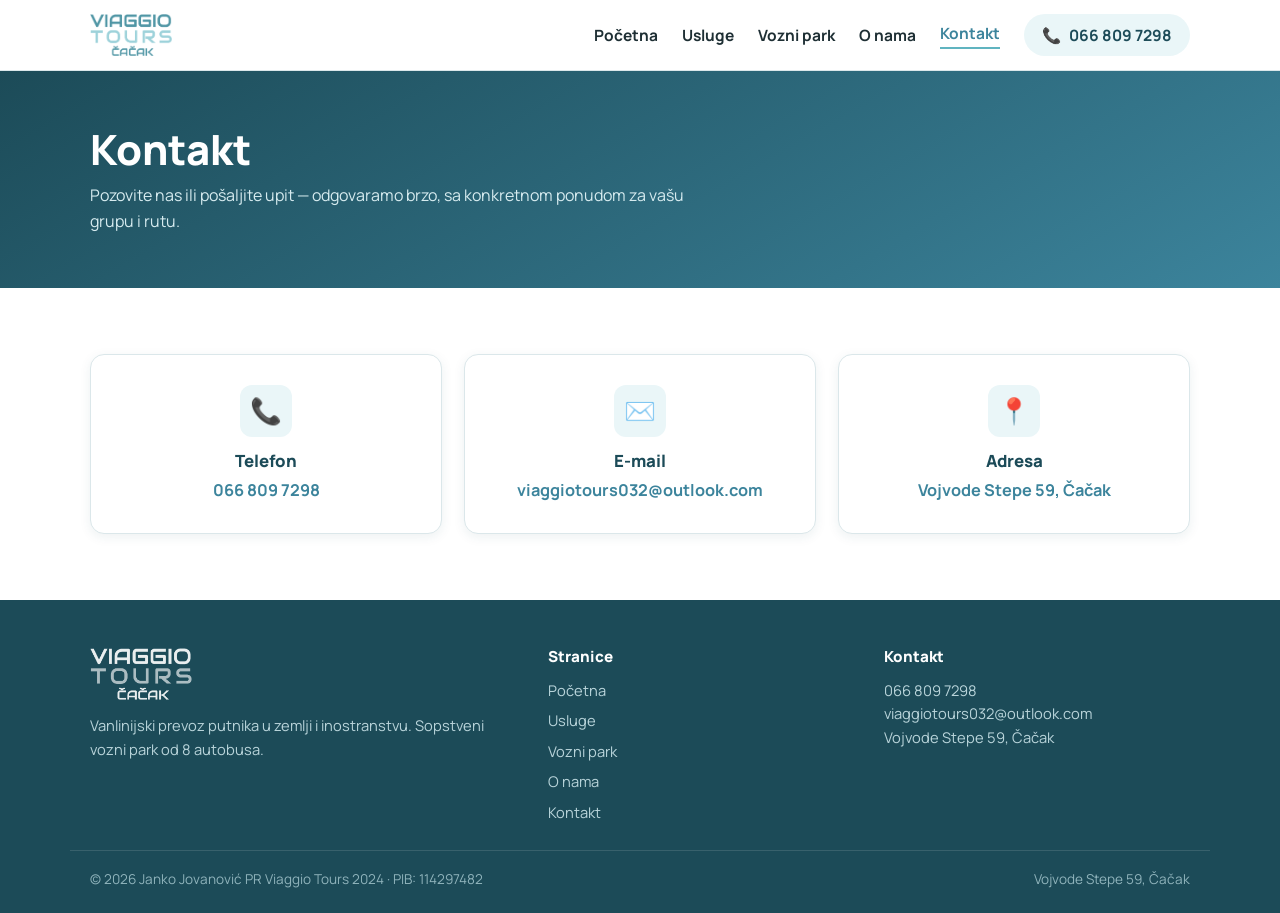
==== kontakt.html @ 8393b3c5 "Redizajn: logo + tirkizna tema, visestranicni sajt, stranice autobusa sa galerijom - Prava brend pal" ====
<!DOCTYPE html>
<html lang="sr">
<head>
  <meta charset="UTF-8">
  <meta name="viewport" content="width=device-width, initial-scale=1.0">
  <title>Kontakt — Viaggio Tours Čačak | 066 809 7298</title>
  <meta name="description" content="Kontaktirajte Viaggio Tours Čačak — telefon 066 809 7298, e-mail viaggiotours032@outlook.com. Pozovite za ponudu prevoza.">
  <link rel="canonical" href="https://autobusi.co.rs/kontakt.html">
  <link rel="preconnect" href="https://fonts.googleapis.com">
  <link rel="preconnect" href="https://fonts.gstatic.com" crossorigin>
  <link href="https://fonts.googleapis.com/css2?family=Manrope:wght@400;600;700;800&display=swap" rel="stylesheet">
  <link rel="stylesheet" href="style.css">
  <link rel="icon" href="images/logo.png">
</head>
<body>

<div id="site-header"></div>

<main>
  <section class="page-hero">
    <div class="container">
      <h1>Kontakt</h1>
      <p>Pozovite nas ili pošaljite upit — odgovaramo brzo, sa konkretnom ponudom za vašu grupu i rutu.</p>
    </div>
  </section>

  <section class="section">
    <div class="container">
      <div class="contact-grid">
        <a class="card contact-card js-tel-link">
          <div class="card-icon">📞</div>
          <h3>Telefon</h3>
          <p class="js-phone"></p>
        </a>
        <a class="card contact-card js-mail-link">
          <div class="card-icon">✉️</div>
          <h3>E-mail</h3>
          <p class="js-email"></p>
        </a>
        <div class="card contact-card">
          <div class="card-icon">📍</div>
          <h3>Adresa</h3>
          <p>Vojvode Stepe 59, Čačak</p>
        </div>
      </div>
    </div>
  </section>
</main>

<div id="site-footer"></div>

<script src="podaci.js"></script>
<script src="sajt.js"></script>
</body>
</html>
---- style.css ----
:root {
  --teal: #3C849C;          /* VIAGGIO - primarna */
  --teal-dark: #2b6273;
  --teal-deep: #1c4b58;     /* tamne podloge (hero/footer) */
  --aqua: #60B4C0;          /* TOURS - akcenat */
  --aqua-bright: #7fd0da;
  --aqua-tint: #eaf6f8;     /* svetla pozadina sekcija */
  --ink: #1e2f34;
  --muted: #5c7178;
  --bg: #ffffff;
  --line: #dbe7ea;
  --radius: 14px;
  --shadow: 0 8px 28px rgba(28, 75, 88, 0.10);
  --shadow-sm: 0 3px 12px rgba(28, 75, 88, 0.08);
}

* { margin: 0; padding: 0; box-sizing: border-box; }
html { scroll-behavior: smooth; }
body {
  font-family: 'Manrope', -apple-system, BlinkMacSystemFont, 'Segoe UI', sans-serif;
  color: var(--ink); background: var(--bg); line-height: 1.6;
}
.container { max-width: 1140px; margin: 0 auto; padding: 0 20px; }
.container.narrow { max-width: 760px; }
h1, h2, h3, h4 { line-height: 1.2; font-weight: 800; color: var(--teal-deep); }
h1 { font-size: clamp(1.8rem, 4vw, 2.6rem); }
h2 { font-size: clamp(1.6rem, 3vw, 2rem); margin-bottom: 8px; }
a { color: inherit; text-decoration: none; }
img { max-width: 100%; display: block; }

/* ---------- Header ---------- */
.site-header {
  position: sticky; top: 0; z-index: 50;
  background: rgba(255, 255, 255, 0.96);
  backdrop-filter: blur(8px);
  border-bottom: 1px solid var(--line);
}
.nav { display: flex; align-items: center; justify-content: space-between; height: 70px; gap: 16px; }
.brand img { height: 42px; width: auto; }
.nav-links { display: flex; align-items: center; gap: 24px; }
.nav-links a { font-weight: 700; color: var(--ink); font-size: 0.97rem; }
.nav-links a:hover { color: var(--teal); }
.nav-links a.active { color: var(--teal); border-bottom: 2px solid var(--aqua); padding-bottom: 2px; }
.nav-toggle { display: none; background: none; border: none; font-size: 1.6rem; cursor: pointer; color: var(--teal-deep); }

/* ---------- Buttons ---------- */
.btn {
  display: inline-flex; align-items: center; gap: 8px;
  padding: 13px 26px; border-radius: 999px; font-weight: 700;
  transition: transform 0.15s, box-shadow 0.15s, background 0.15s; cursor: pointer;
}
.btn:hover { transform: translateY(-2px); }
.btn-primary { background: var(--teal); color: #fff; box-shadow: 0 4px 14px rgba(60, 132, 156, 0.35); }
.btn-primary:hover { background: var(--teal-dark); }
.btn-accent { background: var(--aqua); color: var(--teal-deep); box-shadow: 0 4px 14px rgba(96, 180, 192, 0.4); }
.btn-accent:hover { background: var(--aqua-bright); }
.btn-ghost { border: 2px solid rgba(255, 255, 255, 0.55); color: #fff; }
.btn-ghost:hover { background: rgba(255, 255, 255, 0.12); }
.btn-ghost-dark { border: 2px solid var(--line); color: var(--teal-deep); }
.btn-ghost-dark:hover { background: var(--aqua-tint); }
.btn-phone { background: var(--aqua-tint); color: var(--teal-deep) !important; padding: 9px 18px; }
.btn-phone:hover { background: var(--aqua); }
.nav-toggle { order: 3; }

/* ---------- Hero ---------- */
.hero {
  background: linear-gradient(150deg, var(--teal-deep) 0%, var(--teal-dark) 55%, var(--teal) 100%);
  color: #fff; padding: 84px 0 70px; position: relative; overflow: hidden;
}
.hero::after {
  content: ""; position: absolute; right: -80px; top: -80px; width: 340px; height: 340px;
  background: radial-gradient(circle, rgba(96,180,192,0.35), transparent 70%);
}
.hero-inner { position: relative; z-index: 1; }
.hero-kicker { text-transform: uppercase; letter-spacing: 2px; font-size: 0.8rem; font-weight: 700; color: var(--aqua-bright); margin-bottom: 14px; }
.hero h1 { color: #fff; margin-bottom: 18px; max-width: 660px; }
.hero-sub { font-size: 1.12rem; max-width: 580px; color: #d6ebef; margin-bottom: 30px; }
.hero-cta { display: flex; gap: 14px; flex-wrap: wrap; margin-bottom: 42px; }
.hero-stats { display: flex; gap: 40px; list-style: none; flex-wrap: wrap; color: #cfe6ea; }
.hero-stats strong { display: block; font-size: 1.6rem; color: #fff; }

/* ---------- Sections ---------- */
.section { padding: 66px 0; }
.section-alt { background: var(--aqua-tint); }
.section-head { max-width: 640px; margin-bottom: 34px; }
.section-sub { color: var(--muted); }
.center { text-align: center; margin-left: auto; margin-right: auto; }
.section-cta { text-align: center; margin-top: 38px; }

.grid { display: grid; gap: 22px; }
.grid-3 { grid-template-columns: repeat(3, 1fr); }

.card { background: #fff; border: 1px solid var(--line); border-radius: var(--radius); padding: 26px; box-shadow: var(--shadow-sm); }
.card p { color: var(--muted); font-size: 0.96rem; }
.card-icon {
  width: 52px; height: 52px; border-radius: 12px; display: flex; align-items: center; justify-content: center;
  font-size: 1.6rem; background: var(--aqua-tint); margin-bottom: 14px;
}

/* ---------- Fleet cards ---------- */
.bus-card { padding: 0; overflow: hidden; display: block; transition: transform 0.15s, box-shadow 0.15s; }
.bus-card:hover { transform: translateY(-4px); box-shadow: var(--shadow); }
.bus-card-body { padding: 16px 20px 20px; }
.bus-img {
  height: 180px; background: linear-gradient(135deg, var(--teal-deep), var(--teal));
  display: flex; align-items: center; justify-content: center; font-size: 3.4rem;
  background-size: cover; background-position: center;
}
.bus-img.has-photo span { display: none; }
.bus-meta { margin: 4px 0 10px; }
.bus-meta strong { color: var(--teal); }
.bus-more { font-weight: 700; color: var(--teal); font-size: 0.92rem; }

/* ---------- Bus detail ---------- */
.crumbs { color: var(--muted); font-size: 0.9rem; padding: 26px 0 18px; }
.crumbs a { color: var(--teal); font-weight: 600; }
.detalj-grid { display: grid; grid-template-columns: 1.1fr 1fr; gap: 40px; padding-bottom: 60px; align-items: start; }
.galerija-glavna {
  height: 360px; border-radius: var(--radius); background: linear-gradient(135deg, var(--teal-deep), var(--teal));
  display: flex; align-items: center; justify-content: center; font-size: 5rem;
  background-size: cover; background-position: center;
}
.galerija-glavna.has-photo .gal-ikonica { display: none; }
.galerija-thumbs { display: flex; gap: 10px; margin-top: 12px; flex-wrap: wrap; }
.thumb {
  width: 84px; height: 62px; border-radius: 9px; background-size: cover; background-position: center;
  cursor: pointer; border: 2px solid transparent; opacity: 0.75; transition: opacity 0.15s;
}
.thumb:hover, .thumb.sel { opacity: 1; border-color: var(--aqua); }
.galerija-napomena { color: var(--muted); font-size: 0.85rem; margin-top: 12px; font-style: italic; }
.detalj-tip { text-transform: uppercase; letter-spacing: 1.5px; font-size: 0.78rem; font-weight: 700; color: var(--aqua); margin-bottom: 6px; }
.detalj-info h1 { margin-bottom: 18px; }
.detalj-spec { display: flex; gap: 14px; flex-wrap: wrap; margin-bottom: 22px; }
.spec { background: var(--aqua-tint); border-radius: 12px; padding: 12px 18px; min-width: 96px; }
.spec span { display: block; font-size: 0.78rem; color: var(--muted); text-transform: uppercase; letter-spacing: 0.5px; }
.spec strong { font-size: 1.25rem; color: var(--teal-deep); }
.detalj-opis { color: #40555b; margin-bottom: 22px; }
.detalj-info h3 { font-size: 1.05rem; margin-bottom: 10px; }
.oprema { list-style: none; display: grid; grid-template-columns: 1fr 1fr; gap: 8px 18px; margin-bottom: 28px; }
.oprema li { position: relative; padding-left: 26px; color: #40555b; font-size: 0.95rem; }
.oprema li::before { content: "✓"; position: absolute; left: 0; color: var(--teal); font-weight: 800; }
.detalj-cta { display: flex; gap: 12px; flex-wrap: wrap; }

/* ---------- Page header (subpages) ---------- */
.page-hero { background: linear-gradient(150deg, var(--teal-deep), var(--teal)); color: #fff; padding: 54px 0; }
.page-hero h1 { color: #fff; margin-bottom: 8px; }
.page-hero p { color: #d6ebef; max-width: 620px; }

/* ---------- Contact ---------- */
.contact-grid { display: grid; grid-template-columns: repeat(3, 1fr); gap: 22px; }
.contact-card { text-align: center; padding: 30px 24px; }
.contact-card .card-icon { margin: 0 auto 14px; }
.contact-card h3 { font-size: 1.05rem; margin-bottom: 6px; }
.contact-card p, .contact-card a { color: var(--teal); font-weight: 700; font-size: 1.02rem; }

/* ---------- Footer ---------- */
.site-footer { background: var(--teal-deep); color: #b9d4da; padding: 48px 0 22px; font-size: 0.92rem; margin-top: auto; }
.footer-grid { display: grid; grid-template-columns: 1.4fr 1fr 1fr; gap: 30px; padding-bottom: 26px; }
.footer-logo { height: 52px; margin-bottom: 14px; }
.footer-col h4 { color: #fff; font-size: 0.95rem; margin-bottom: 12px; }
.footer-links { display: flex; flex-direction: column; gap: 7px; }
.footer-col a:hover { color: var(--aqua-bright); }
.footer-bottom {
  border-top: 1px solid rgba(255,255,255,0.12); padding-top: 18px;
  display: flex; justify-content: space-between; gap: 12px; flex-wrap: wrap; font-size: 0.85rem; color: #8fb3bb;
}

/* ---------- Layout helper (sticky footer) ---------- */
body { display: flex; flex-direction: column; min-height: 100vh; }
main { flex: 1; }

/* ---------- Responsive ---------- */
@media (max-width: 900px) {
  .detalj-grid { grid-template-columns: 1fr; gap: 24px; }
  .galerija-glavna { height: 280px; }
}
@media (max-width: 820px) {
  .grid-3, .contact-grid { grid-template-columns: 1fr 1fr; }
  .footer-grid { grid-template-columns: 1fr 1fr; }
}
@media (max-width: 620px) {
  .grid-3, .contact-grid, .footer-grid, .oprema { grid-template-columns: 1fr; }
  .nav-toggle { display: block; }
  .nav-links {
    display: none; position: absolute; top: 70px; left: 0; right: 0; background: #fff;
    border-bottom: 1px solid var(--line); flex-direction: column; align-items: flex-start;
    padding: 18px 20px; gap: 16px;
  }
  .nav-links.open { display: flex; }
  .hero { padding: 58px 0 50px; }
  .hero-stats { gap: 24px; }
}
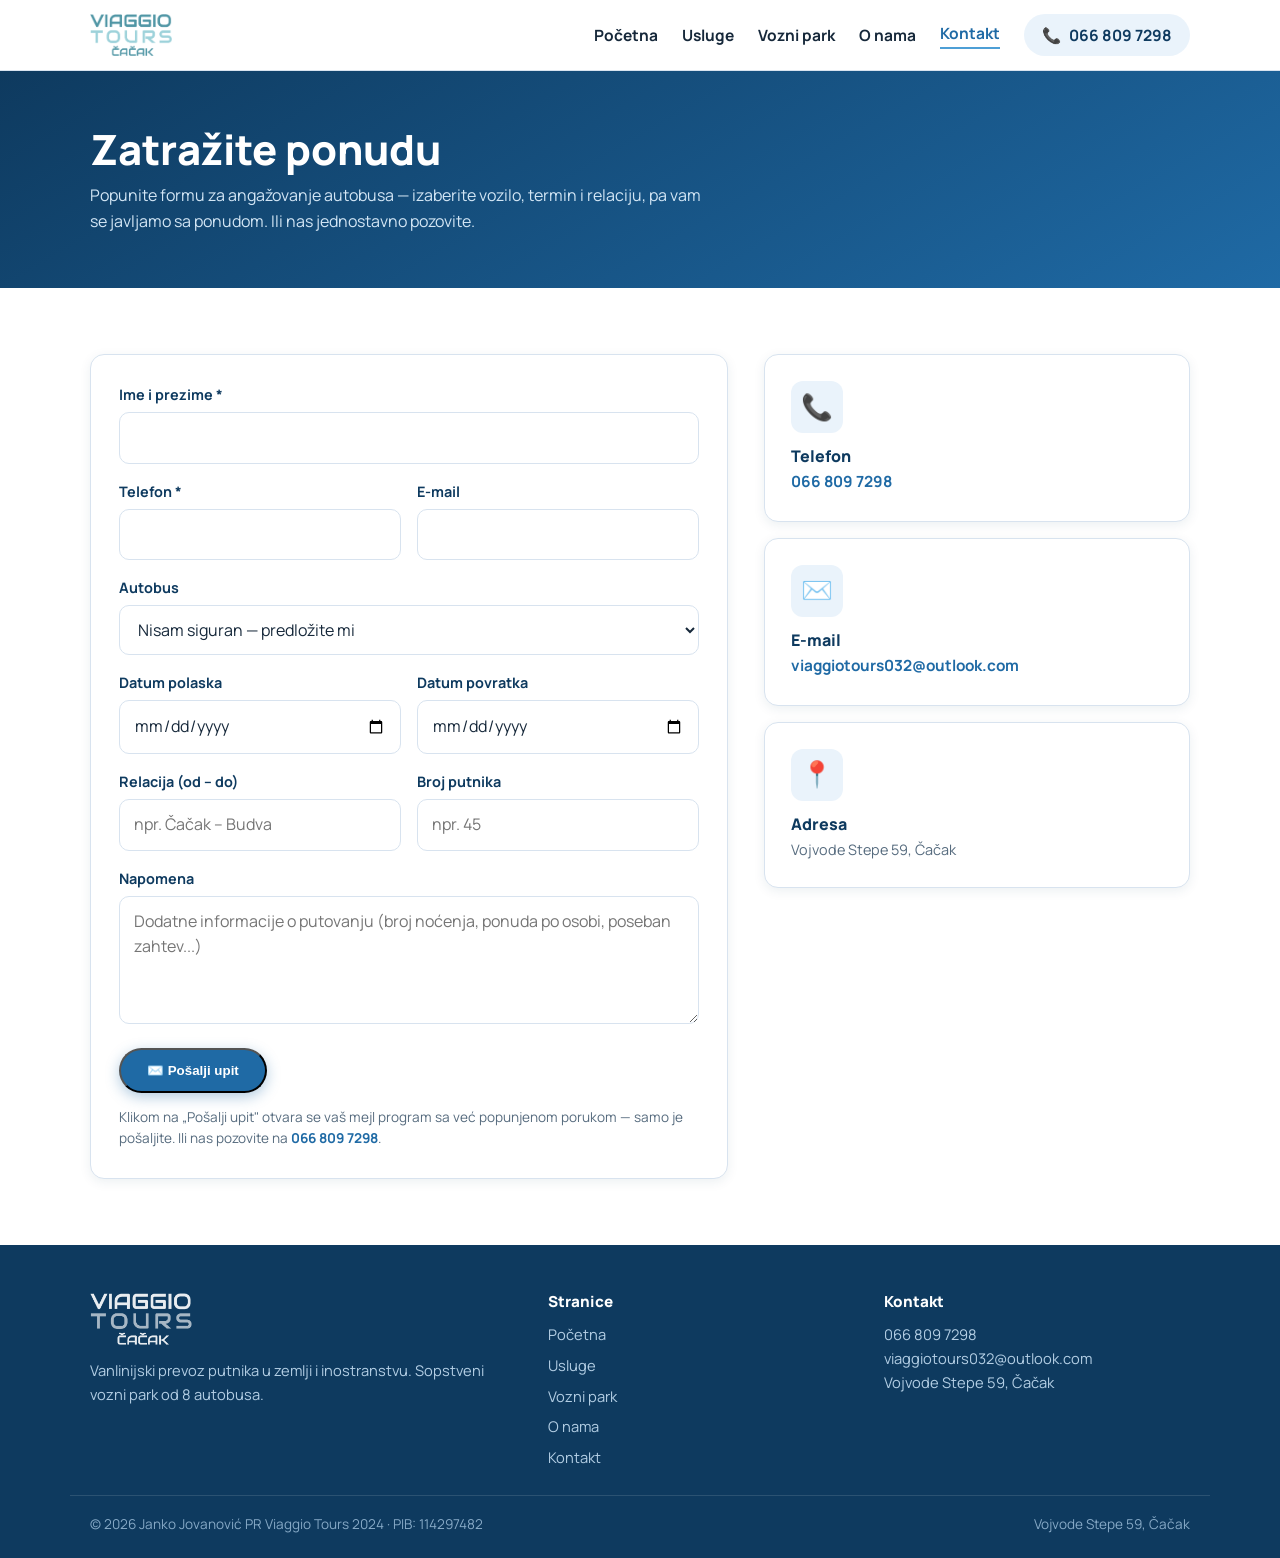
==== commit 0dc706d0: "Plava paleta umesto tirkizne + forma za upit za angazovanje autobusa - Cela tema prebacena na plavu " ====
--- a/kontakt.html
+++ b/kontakt.html
@@ -19,29 +19,81 @@
 <main>
   <section class="page-hero">
     <div class="container">
-      <h1>Kontakt</h1>
-      <p>Pozovite nas ili pošaljite upit — odgovaramo brzo, sa konkretnom ponudom za vašu grupu i rutu.</p>
+      <h1>Zatražite ponudu</h1>
+      <p>Popunite formu za angažovanje autobusa — izaberite vozilo, termin i relaciju, pa vam se javljamo sa ponudom. Ili nas jednostavno pozovite.</p>
     </div>
   </section>
 
   <section class="section">
     <div class="container">
-      <div class="contact-grid">
-        <a class="card contact-card js-tel-link">
-          <div class="card-icon">📞</div>
-          <h3>Telefon</h3>
-          <p class="js-phone"></p>
-        </a>
-        <a class="card contact-card js-mail-link">
-          <div class="card-icon">✉️</div>
-          <h3>E-mail</h3>
-          <p class="js-email"></p>
-        </a>
-        <div class="card contact-card">
-          <div class="card-icon">📍</div>
-          <h3>Adresa</h3>
-          <p>Vojvode Stepe 59, Čačak</p>
-        </div>
+      <div class="upit-layout">
+        <form class="upit-forma" id="upit-forma" novalidate>
+          <div class="polje">
+            <label for="f-ime">Ime i prezime *</label>
+            <input id="f-ime" name="ime" required>
+          </div>
+          <div class="polje-red">
+            <div class="polje">
+              <label for="f-tel">Telefon *</label>
+              <input id="f-tel" name="telefon" inputmode="tel" required>
+            </div>
+            <div class="polje">
+              <label for="f-mail">E-mail</label>
+              <input id="f-mail" name="email" type="email">
+            </div>
+          </div>
+          <div class="polje">
+            <label for="f-bus">Autobus</label>
+            <select id="f-bus" name="autobus">
+              <option value="">Nisam siguran — predložite mi</option>
+            </select>
+          </div>
+          <div class="polje-red">
+            <div class="polje">
+              <label for="f-polazak">Datum polaska</label>
+              <input id="f-polazak" name="polazak" type="date">
+            </div>
+            <div class="polje">
+              <label for="f-povratak">Datum povratka</label>
+              <input id="f-povratak" name="povratak" type="date">
+            </div>
+          </div>
+          <div class="polje-red">
+            <div class="polje">
+              <label for="f-relacija">Relacija (od – do)</label>
+              <input id="f-relacija" name="relacija" placeholder="npr. Čačak – Budva">
+            </div>
+            <div class="polje">
+              <label for="f-putnici">Broj putnika</label>
+              <input id="f-putnici" name="putnici" type="number" min="1" placeholder="npr. 45">
+            </div>
+          </div>
+          <div class="polje">
+            <label for="f-poruka">Napomena</label>
+            <textarea id="f-poruka" name="poruka" rows="4" placeholder="Dodatne informacije o putovanju (broj noćenja, ponuda po osobi, poseban zahtev...)"></textarea>
+          </div>
+          <button type="submit" class="btn btn-primary">✉️ Pošalji upit</button>
+          <p class="forma-note">Klikom na „Pošalji upit" otvara se vaš mejl program sa već popunjenom porukom — samo je pošaljite. Ili nas pozovite na <a class="js-tel-link" style="color:var(--blue);font-weight:700"><span class="js-phone"></span></a>.</p>
+          <div class="forma-ok" id="forma-ok">Hvala! Otvorili smo vaš mejl program sa popunjenim upitom — pošaljite poruku i javljamo vam se ubrzo.</div>
+        </form>
+
+        <aside class="upit-aside">
+          <div class="card">
+            <div class="card-icon">📞</div>
+            <h3>Telefon</h3>
+            <p><a class="js-tel-link"><span class="js-phone"></span></a></p>
+          </div>
+          <div class="card">
+            <div class="card-icon">✉️</div>
+            <h3>E-mail</h3>
+            <p><a class="js-mail-link"><span class="js-email"></span></a></p>
+          </div>
+          <div class="card">
+            <div class="card-icon">📍</div>
+            <h3>Adresa</h3>
+            <p class="malo">Vojvode Stepe 59, Čačak</p>
+          </div>
+        </aside>
       </div>
     </div>
   </section>
--- a/style.css
+++ b/style.css
@@ -1,17 +1,17 @@
 :root {
-  --teal: #3C849C;          /* VIAGGIO - primarna */
-  --teal-dark: #2b6273;
-  --teal-deep: #1c4b58;     /* tamne podloge (hero/footer) */
-  --aqua: #60B4C0;          /* TOURS - akcenat */
-  --aqua-bright: #7fd0da;
-  --aqua-tint: #eaf6f8;     /* svetla pozadina sekcija */
-  --ink: #1e2f34;
-  --muted: #5c7178;
+  --blue: #1f6aa5;          /* primarna plava */
+  --blue-dark: #17548a;
+  --blue-deep: #0e3a5f;     /* tamne podloge (hero/footer) */
+  --sky: #4d9fd6;           /* svetliji plavi akcenat */
+  --sky-bright: #6fb5e6;
+  --sky-tint: #eaf3fb;      /* svetla pozadina sekcija */
+  --ink: #16283a;
+  --muted: #566b7e;
   --bg: #ffffff;
-  --line: #dbe7ea;
+  --line: #d8e3ef;
   --radius: 14px;
-  --shadow: 0 8px 28px rgba(28, 75, 88, 0.10);
-  --shadow-sm: 0 3px 12px rgba(28, 75, 88, 0.08);
+  --shadow: 0 8px 28px rgba(14, 58, 95, 0.12);
+  --shadow-sm: 0 3px 12px rgba(14, 58, 95, 0.08);
 }
 
 * { margin: 0; padding: 0; box-sizing: border-box; }
@@ -19,10 +19,12 @@
 body {
   font-family: 'Manrope', -apple-system, BlinkMacSystemFont, 'Segoe UI', sans-serif;
   color: var(--ink); background: var(--bg); line-height: 1.6;
-}
+  display: flex; flex-direction: column; min-height: 100vh;
+}
+main { flex: 1; }
 .container { max-width: 1140px; margin: 0 auto; padding: 0 20px; }
 .container.narrow { max-width: 760px; }
-h1, h2, h3, h4 { line-height: 1.2; font-weight: 800; color: var(--teal-deep); }
+h1, h2, h3, h4 { line-height: 1.2; font-weight: 800; color: var(--blue-deep); }
 h1 { font-size: clamp(1.8rem, 4vw, 2.6rem); }
 h2 { font-size: clamp(1.6rem, 3vw, 2rem); margin-bottom: 8px; }
 a { color: inherit; text-decoration: none; }
@@ -39,9 +41,9 @@
 .brand img { height: 42px; width: auto; }
 .nav-links { display: flex; align-items: center; gap: 24px; }
 .nav-links a { font-weight: 700; color: var(--ink); font-size: 0.97rem; }
-.nav-links a:hover { color: var(--teal); }
-.nav-links a.active { color: var(--teal); border-bottom: 2px solid var(--aqua); padding-bottom: 2px; }
-.nav-toggle { display: none; background: none; border: none; font-size: 1.6rem; cursor: pointer; color: var(--teal-deep); }
+.nav-links a:hover { color: var(--blue); }
+.nav-links a.active { color: var(--blue); border-bottom: 2px solid var(--sky); padding-bottom: 2px; }
+.nav-toggle { display: none; background: none; border: none; font-size: 1.6rem; cursor: pointer; color: var(--blue-deep); order: 3; }
 
 /* ---------- Buttons ---------- */
 .btn {
@@ -50,38 +52,37 @@
   transition: transform 0.15s, box-shadow 0.15s, background 0.15s; cursor: pointer;
 }
 .btn:hover { transform: translateY(-2px); }
-.btn-primary { background: var(--teal); color: #fff; box-shadow: 0 4px 14px rgba(60, 132, 156, 0.35); }
-.btn-primary:hover { background: var(--teal-dark); }
-.btn-accent { background: var(--aqua); color: var(--teal-deep); box-shadow: 0 4px 14px rgba(96, 180, 192, 0.4); }
-.btn-accent:hover { background: var(--aqua-bright); }
+.btn-primary { background: var(--blue); color: #fff; box-shadow: 0 4px 14px rgba(31, 106, 165, 0.35); }
+.btn-primary:hover { background: var(--blue-dark); }
+.btn-accent { background: var(--sky); color: #fff; box-shadow: 0 4px 14px rgba(77, 159, 214, 0.42); }
+.btn-accent:hover { background: var(--sky-bright); }
 .btn-ghost { border: 2px solid rgba(255, 255, 255, 0.55); color: #fff; }
 .btn-ghost:hover { background: rgba(255, 255, 255, 0.12); }
-.btn-ghost-dark { border: 2px solid var(--line); color: var(--teal-deep); }
-.btn-ghost-dark:hover { background: var(--aqua-tint); }
-.btn-phone { background: var(--aqua-tint); color: var(--teal-deep) !important; padding: 9px 18px; }
-.btn-phone:hover { background: var(--aqua); }
-.nav-toggle { order: 3; }
+.btn-ghost-dark { border: 2px solid var(--line); color: var(--blue-deep); }
+.btn-ghost-dark:hover { background: var(--sky-tint); }
+.btn-phone { background: var(--sky-tint); color: var(--blue-deep) !important; padding: 9px 18px; }
+.btn-phone:hover { background: var(--sky); color: #fff !important; }
 
 /* ---------- Hero ---------- */
 .hero {
-  background: linear-gradient(150deg, var(--teal-deep) 0%, var(--teal-dark) 55%, var(--teal) 100%);
+  background: linear-gradient(150deg, var(--blue-deep) 0%, var(--blue-dark) 55%, var(--blue) 100%);
   color: #fff; padding: 84px 0 70px; position: relative; overflow: hidden;
 }
 .hero::after {
   content: ""; position: absolute; right: -80px; top: -80px; width: 340px; height: 340px;
-  background: radial-gradient(circle, rgba(96,180,192,0.35), transparent 70%);
+  background: radial-gradient(circle, rgba(77, 159, 214, 0.4), transparent 70%);
 }
 .hero-inner { position: relative; z-index: 1; }
-.hero-kicker { text-transform: uppercase; letter-spacing: 2px; font-size: 0.8rem; font-weight: 700; color: var(--aqua-bright); margin-bottom: 14px; }
+.hero-kicker { text-transform: uppercase; letter-spacing: 2px; font-size: 0.8rem; font-weight: 700; color: var(--sky-bright); margin-bottom: 14px; }
 .hero h1 { color: #fff; margin-bottom: 18px; max-width: 660px; }
-.hero-sub { font-size: 1.12rem; max-width: 580px; color: #d6ebef; margin-bottom: 30px; }
+.hero-sub { font-size: 1.12rem; max-width: 580px; color: #d3e6f5; margin-bottom: 30px; }
 .hero-cta { display: flex; gap: 14px; flex-wrap: wrap; margin-bottom: 42px; }
-.hero-stats { display: flex; gap: 40px; list-style: none; flex-wrap: wrap; color: #cfe6ea; }
+.hero-stats { display: flex; gap: 40px; list-style: none; flex-wrap: wrap; color: #cadff0; }
 .hero-stats strong { display: block; font-size: 1.6rem; color: #fff; }
 
 /* ---------- Sections ---------- */
 .section { padding: 66px 0; }
-.section-alt { background: var(--aqua-tint); }
+.section-alt { background: var(--sky-tint); }
 .section-head { max-width: 640px; margin-bottom: 34px; }
 .section-sub { color: var(--muted); }
 .center { text-align: center; margin-left: auto; margin-right: auto; }
@@ -94,7 +95,7 @@
 .card p { color: var(--muted); font-size: 0.96rem; }
 .card-icon {
   width: 52px; height: 52px; border-radius: 12px; display: flex; align-items: center; justify-content: center;
-  font-size: 1.6rem; background: var(--aqua-tint); margin-bottom: 14px;
+  font-size: 1.6rem; background: var(--sky-tint); margin-bottom: 14px;
 }
 
 /* ---------- Fleet cards ---------- */
@@ -102,21 +103,21 @@
 .bus-card:hover { transform: translateY(-4px); box-shadow: var(--shadow); }
 .bus-card-body { padding: 16px 20px 20px; }
 .bus-img {
-  height: 180px; background: linear-gradient(135deg, var(--teal-deep), var(--teal));
+  height: 180px; background: linear-gradient(135deg, var(--blue-deep), var(--blue));
   display: flex; align-items: center; justify-content: center; font-size: 3.4rem;
   background-size: cover; background-position: center;
 }
 .bus-img.has-photo span { display: none; }
 .bus-meta { margin: 4px 0 10px; }
-.bus-meta strong { color: var(--teal); }
-.bus-more { font-weight: 700; color: var(--teal); font-size: 0.92rem; }
+.bus-meta strong { color: var(--blue); }
+.bus-more { font-weight: 700; color: var(--blue); font-size: 0.92rem; }
 
 /* ---------- Bus detail ---------- */
 .crumbs { color: var(--muted); font-size: 0.9rem; padding: 26px 0 18px; }
-.crumbs a { color: var(--teal); font-weight: 600; }
+.crumbs a { color: var(--blue); font-weight: 600; }
 .detalj-grid { display: grid; grid-template-columns: 1.1fr 1fr; gap: 40px; padding-bottom: 60px; align-items: start; }
 .galerija-glavna {
-  height: 360px; border-radius: var(--radius); background: linear-gradient(135deg, var(--teal-deep), var(--teal));
+  height: 360px; border-radius: var(--radius); background: linear-gradient(135deg, var(--blue-deep), var(--blue));
   display: flex; align-items: center; justify-content: center; font-size: 5rem;
   background-size: cover; background-position: center;
 }
@@ -126,48 +127,66 @@
   width: 84px; height: 62px; border-radius: 9px; background-size: cover; background-position: center;
   cursor: pointer; border: 2px solid transparent; opacity: 0.75; transition: opacity 0.15s;
 }
-.thumb:hover, .thumb.sel { opacity: 1; border-color: var(--aqua); }
+.thumb:hover, .thumb.sel { opacity: 1; border-color: var(--sky); }
 .galerija-napomena { color: var(--muted); font-size: 0.85rem; margin-top: 12px; font-style: italic; }
-.detalj-tip { text-transform: uppercase; letter-spacing: 1.5px; font-size: 0.78rem; font-weight: 700; color: var(--aqua); margin-bottom: 6px; }
+.detalj-tip { text-transform: uppercase; letter-spacing: 1.5px; font-size: 0.78rem; font-weight: 700; color: var(--sky); margin-bottom: 6px; }
 .detalj-info h1 { margin-bottom: 18px; }
 .detalj-spec { display: flex; gap: 14px; flex-wrap: wrap; margin-bottom: 22px; }
-.spec { background: var(--aqua-tint); border-radius: 12px; padding: 12px 18px; min-width: 96px; }
+.spec { background: var(--sky-tint); border-radius: 12px; padding: 12px 18px; min-width: 96px; }
 .spec span { display: block; font-size: 0.78rem; color: var(--muted); text-transform: uppercase; letter-spacing: 0.5px; }
-.spec strong { font-size: 1.25rem; color: var(--teal-deep); }
-.detalj-opis { color: #40555b; margin-bottom: 22px; }
+.spec strong { font-size: 1.25rem; color: var(--blue-deep); }
+.detalj-opis { color: #3a5163; margin-bottom: 22px; }
 .detalj-info h3 { font-size: 1.05rem; margin-bottom: 10px; }
 .oprema { list-style: none; display: grid; grid-template-columns: 1fr 1fr; gap: 8px 18px; margin-bottom: 28px; }
-.oprema li { position: relative; padding-left: 26px; color: #40555b; font-size: 0.95rem; }
-.oprema li::before { content: "✓"; position: absolute; left: 0; color: var(--teal); font-weight: 800; }
+.oprema li { position: relative; padding-left: 26px; color: #3a5163; font-size: 0.95rem; }
+.oprema li::before { content: "✓"; position: absolute; left: 0; color: var(--blue); font-weight: 800; }
 .detalj-cta { display: flex; gap: 12px; flex-wrap: wrap; }
 
 /* ---------- Page header (subpages) ---------- */
-.page-hero { background: linear-gradient(150deg, var(--teal-deep), var(--teal)); color: #fff; padding: 54px 0; }
+.page-hero { background: linear-gradient(150deg, var(--blue-deep), var(--blue)); color: #fff; padding: 54px 0; }
 .page-hero h1 { color: #fff; margin-bottom: 8px; }
-.page-hero p { color: #d6ebef; max-width: 620px; }
-
-/* ---------- Contact ---------- */
+.page-hero p { color: #d3e6f5; max-width: 620px; }
+
+/* ---------- Upit forma ---------- */
+.upit-layout { display: grid; grid-template-columns: 1.5fr 1fr; gap: 36px; align-items: start; }
+.upit-forma { background: #fff; border: 1px solid var(--line); border-radius: var(--radius); padding: 28px; box-shadow: var(--shadow-sm); }
+.polje { margin-bottom: 16px; }
+.polje label { display: block; font-weight: 700; font-size: 0.9rem; margin-bottom: 6px; color: var(--blue-deep); }
+.polje input, .polje select, .polje textarea {
+  width: 100%; padding: 12px 14px; border: 1px solid var(--line); border-radius: 10px;
+  font: inherit; color: var(--ink); background: #fff;
+}
+.polje textarea { resize: vertical; }
+.polje input:focus, .polje select:focus, .polje textarea:focus {
+  outline: none; border-color: var(--sky); box-shadow: 0 0 0 3px rgba(77, 159, 214, 0.18);
+}
+.polje-red { display: grid; grid-template-columns: 1fr 1fr; gap: 16px; }
+.forma-note { color: var(--muted); font-size: 0.85rem; margin-top: 14px; }
+.forma-ok { background: var(--sky-tint); border: 1px solid var(--sky); color: var(--blue-deep);
+  border-radius: 10px; padding: 14px 16px; margin-top: 16px; font-weight: 600; display: none; }
+.upit-aside .card { margin-bottom: 16px; }
+.upit-aside .card h3 { font-size: 1rem; margin-bottom: 4px; }
+.upit-aside .card a, .upit-aside .card p { color: var(--blue); font-weight: 700; }
+.upit-aside .card .malo { color: var(--muted); font-weight: 400; font-size: 0.9rem; }
+
+/* ---------- Contact cards ---------- */
 .contact-grid { display: grid; grid-template-columns: repeat(3, 1fr); gap: 22px; }
 .contact-card { text-align: center; padding: 30px 24px; }
 .contact-card .card-icon { margin: 0 auto 14px; }
 .contact-card h3 { font-size: 1.05rem; margin-bottom: 6px; }
-.contact-card p, .contact-card a { color: var(--teal); font-weight: 700; font-size: 1.02rem; }
+.contact-card p, .contact-card a { color: var(--blue); font-weight: 700; font-size: 1.02rem; }
 
 /* ---------- Footer ---------- */
-.site-footer { background: var(--teal-deep); color: #b9d4da; padding: 48px 0 22px; font-size: 0.92rem; margin-top: auto; }
+.site-footer { background: var(--blue-deep); color: #b3cee4; padding: 48px 0 22px; font-size: 0.92rem; margin-top: auto; }
 .footer-grid { display: grid; grid-template-columns: 1.4fr 1fr 1fr; gap: 30px; padding-bottom: 26px; }
 .footer-logo { height: 52px; margin-bottom: 14px; }
 .footer-col h4 { color: #fff; font-size: 0.95rem; margin-bottom: 12px; }
 .footer-links { display: flex; flex-direction: column; gap: 7px; }
-.footer-col a:hover { color: var(--aqua-bright); }
+.footer-col a:hover { color: var(--sky-bright); }
 .footer-bottom {
   border-top: 1px solid rgba(255,255,255,0.12); padding-top: 18px;
-  display: flex; justify-content: space-between; gap: 12px; flex-wrap: wrap; font-size: 0.85rem; color: #8fb3bb;
-}
-
-/* ---------- Layout helper (sticky footer) ---------- */
-body { display: flex; flex-direction: column; min-height: 100vh; }
-main { flex: 1; }
+  display: flex; justify-content: space-between; gap: 12px; flex-wrap: wrap; font-size: 0.85rem; color: #86a9c6;
+}
 
 /* ---------- Responsive ---------- */
 @media (max-width: 900px) {
@@ -177,9 +196,10 @@
 @media (max-width: 820px) {
   .grid-3, .contact-grid { grid-template-columns: 1fr 1fr; }
   .footer-grid { grid-template-columns: 1fr 1fr; }
+  .upit-layout { grid-template-columns: 1fr; }
 }
 @media (max-width: 620px) {
-  .grid-3, .contact-grid, .footer-grid, .oprema { grid-template-columns: 1fr; }
+  .grid-3, .contact-grid, .footer-grid, .oprema, .polje-red { grid-template-columns: 1fr; }
   .nav-toggle { display: block; }
   .nav-links {
     display: none; position: absolute; top: 70px; left: 0; right: 0; background: #fff;
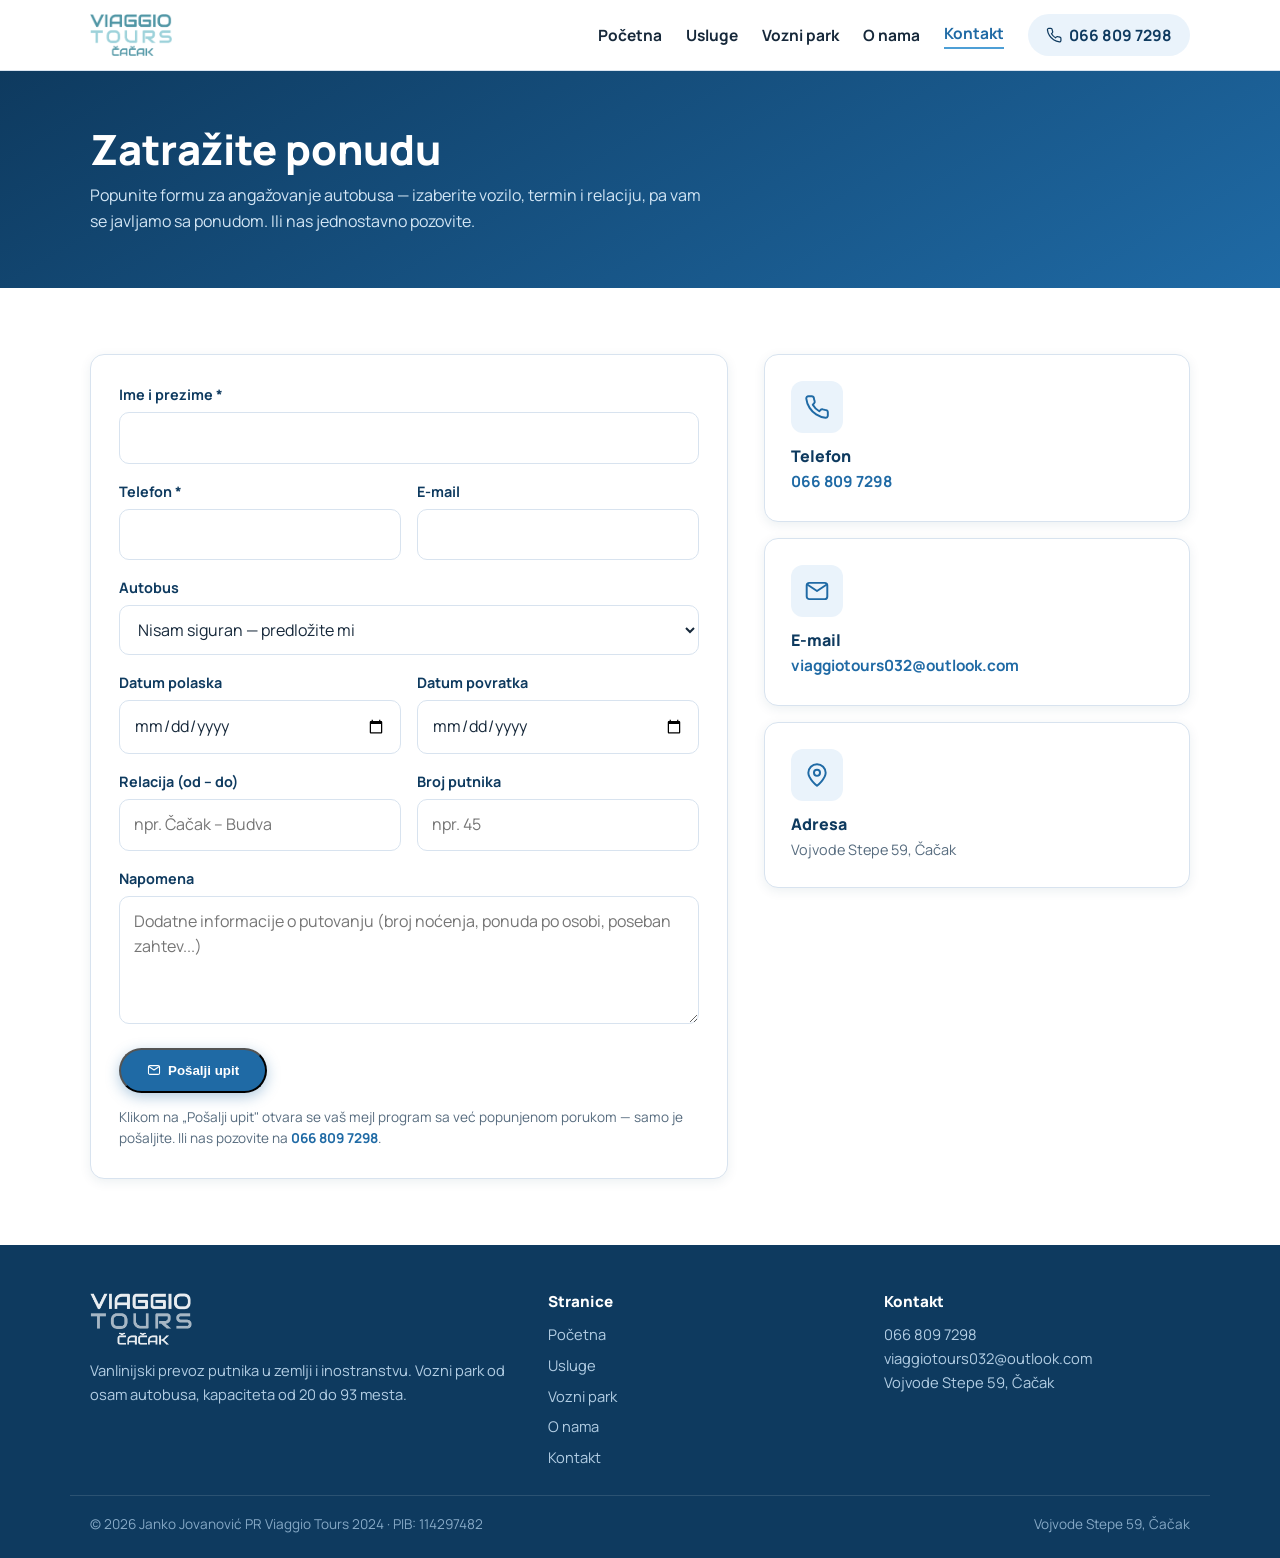
==== commit 1d0a7230: "Profesionalniji izgled: faktografski opisi, linijske ikonice umesto emotikona, Sprinter 20 mesta - O" ====
--- a/kontakt.html
+++ b/kontakt.html
@@ -72,24 +72,24 @@
             <label for="f-poruka">Napomena</label>
             <textarea id="f-poruka" name="poruka" rows="4" placeholder="Dodatne informacije o putovanju (broj noćenja, ponuda po osobi, poseban zahtev...)"></textarea>
           </div>
-          <button type="submit" class="btn btn-primary">✉️ Pošalji upit</button>
+          <button type="submit" class="btn btn-primary"><span class="ico" data-icon="mail"></span>Pošalji upit</button>
           <p class="forma-note">Klikom na „Pošalji upit" otvara se vaš mejl program sa već popunjenom porukom — samo je pošaljite. Ili nas pozovite na <a class="js-tel-link" style="color:var(--blue);font-weight:700"><span class="js-phone"></span></a>.</p>
           <div class="forma-ok" id="forma-ok">Hvala! Otvorili smo vaš mejl program sa popunjenim upitom — pošaljite poruku i javljamo vam se ubrzo.</div>
         </form>
 
         <aside class="upit-aside">
           <div class="card">
-            <div class="card-icon">📞</div>
+            <div class="card-icon" data-icon="phone"></div>
             <h3>Telefon</h3>
             <p><a class="js-tel-link"><span class="js-phone"></span></a></p>
           </div>
           <div class="card">
-            <div class="card-icon">✉️</div>
+            <div class="card-icon" data-icon="mail"></div>
             <h3>E-mail</h3>
             <p><a class="js-mail-link"><span class="js-email"></span></a></p>
           </div>
           <div class="card">
-            <div class="card-icon">📍</div>
+            <div class="card-icon" data-icon="pin"></div>
             <h3>Adresa</h3>
             <p class="malo">Vojvode Stepe 59, Čačak</p>
           </div>
--- a/style.css
+++ b/style.css
@@ -95,8 +95,14 @@
 .card p { color: var(--muted); font-size: 0.96rem; }
 .card-icon {
   width: 52px; height: 52px; border-radius: 12px; display: flex; align-items: center; justify-content: center;
-  font-size: 1.6rem; background: var(--sky-tint); margin-bottom: 14px;
-}
+  color: var(--blue); background: var(--sky-tint); margin-bottom: 14px;
+}
+.card-icon svg { width: 26px; height: 26px; }
+
+/* ---------- Ikonice ---------- */
+.ico { display: inline-flex; align-items: center; }
+.ico svg { width: 1.05em; height: 1.05em; }
+.btn .ico { margin-right: -1px; }
 
 /* ---------- Fleet cards ---------- */
 .bus-card { padding: 0; overflow: hidden; display: block; transition: transform 0.15s, box-shadow 0.15s; }
@@ -104,9 +110,11 @@
 .bus-card-body { padding: 16px 20px 20px; }
 .bus-img {
   height: 180px; background: linear-gradient(135deg, var(--blue-deep), var(--blue));
-  display: flex; align-items: center; justify-content: center; font-size: 3.4rem;
+  display: flex; align-items: center; justify-content: center;
   background-size: cover; background-position: center;
 }
+.bus-ico { color: rgba(255, 255, 255, 0.6); }
+.bus-ico svg { width: 58px; height: 58px; }
 .bus-img.has-photo span { display: none; }
 .bus-meta { margin: 4px 0 10px; }
 .bus-meta strong { color: var(--blue); }
@@ -118,9 +126,11 @@
 .detalj-grid { display: grid; grid-template-columns: 1.1fr 1fr; gap: 40px; padding-bottom: 60px; align-items: start; }
 .galerija-glavna {
   height: 360px; border-radius: var(--radius); background: linear-gradient(135deg, var(--blue-deep), var(--blue));
-  display: flex; align-items: center; justify-content: center; font-size: 5rem;
+  display: flex; align-items: center; justify-content: center;
   background-size: cover; background-position: center;
 }
+.gal-ikonica { color: rgba(255, 255, 255, 0.55); }
+.gal-ikonica svg { width: 84px; height: 84px; }
 .galerija-glavna.has-photo .gal-ikonica { display: none; }
 .galerija-thumbs { display: flex; gap: 10px; margin-top: 12px; flex-wrap: wrap; }
 .thumb {
